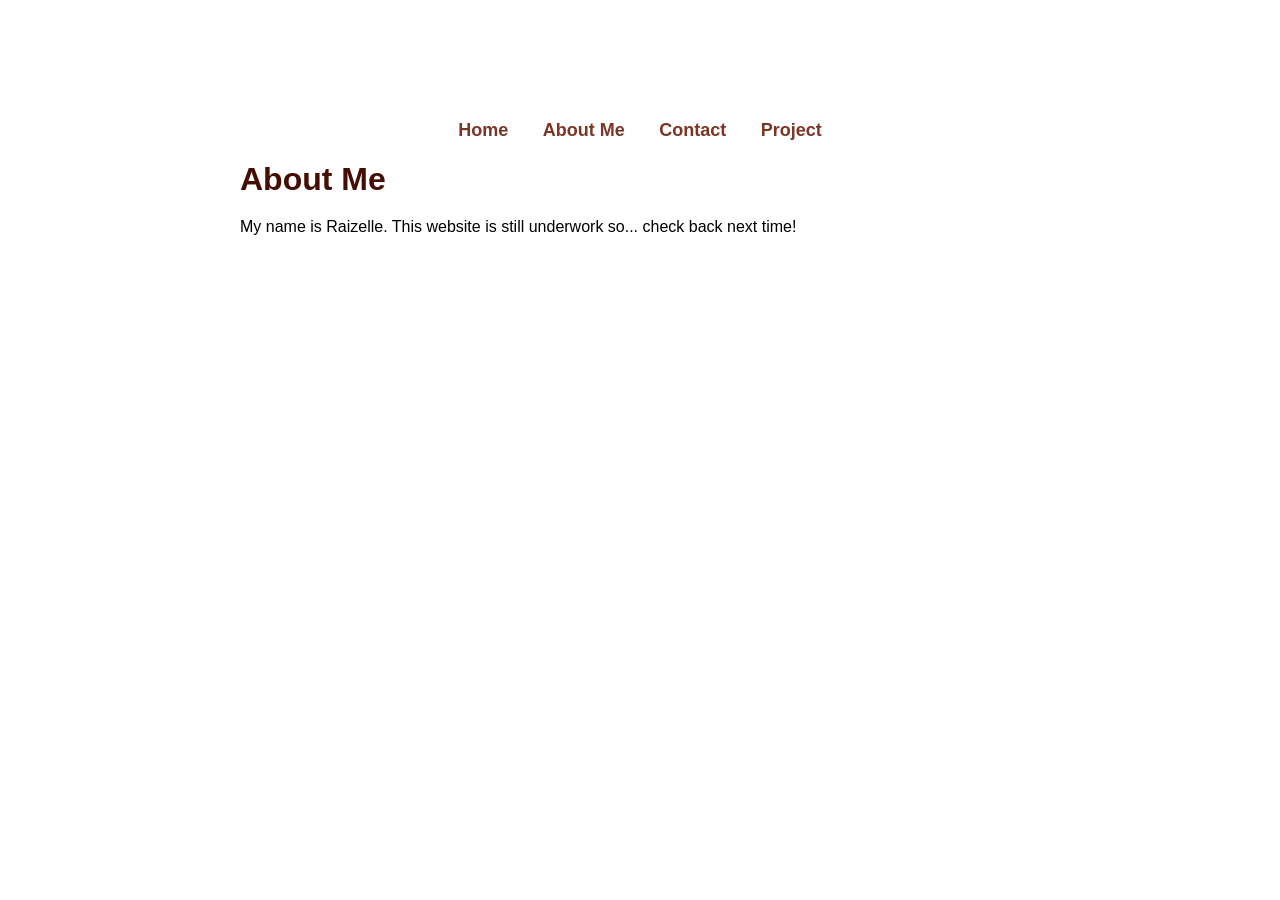
==== about.html @ 07c172cf "Remove nested folder layer" ====
<!DOCTYPE html>
<html lang="en">
  <head>
    <meta charset="UTF-8" />
    <meta name="viewport" content="width=device-width, initial-scale=1.0" />
    <title>About Me</title>
  </head>

  <body>
    <link rel="stylesheet" href="styles/styles.css" />
    <script src="js/index.js"></script>

    <nav>
      <p>
        <a href="index.html">Home</a>
        <a href="about.html">About Me</a>
        <a href="contact.html">Contact</a>
        <a href="projects.html">Project</a>
      </p>
    </nav>
    <h1>About Me</h1>
    <p>
      My name is Raizelle. This website is still underwork so... check back next time!
    </p>
  </body>
</html>
---- styles/styles.css ----
* {
    margin: 0;
    padding: 0;
    box-sizing: border-box;
}

body {
    padding-top: 100px;
    max-width: 800px;
    margin: auto;
    font-family:'Lucida Sans', 'Lucida Sans Regular', 'Lucida Grande', 'Lucida Sans Unicode', Geneva, Verdana, sans-serif;
}

h1 {
    padding-top: 20px;
    color:rgb(68, 14, 4);
}

p {
    padding-top: 20px;
}

nav p {
    text-align: center;
}

nav p a {
    font-size: large;
    font-weight: bold;
    color: rgb(123, 54, 40);
    text-decoration: none;
    font-family: 'Segoe UI', Tahoma, Geneva, Verdana, sans-serif;
    white-space:var(30%);
    padding: 15px;
}

nav p a:hover{
    background: #8a5858;
    color: rgb(181, 157, 157);
}

ul {
    padding-top: 15px;
    padding-left: 20px;
    color: #431919;
    line-height: 150%;
}

ul a {
    text-decoration: none;
    color: #431919;
}

ul a:hover {
    background: #ac9b9b;
    color: rgb(70, 40, 34);
}

img {
    display: block;
    margin-left: auto;
    margin-right: auto;
    width: 50%;
}

@media screen and (max-width: 600px) {
}
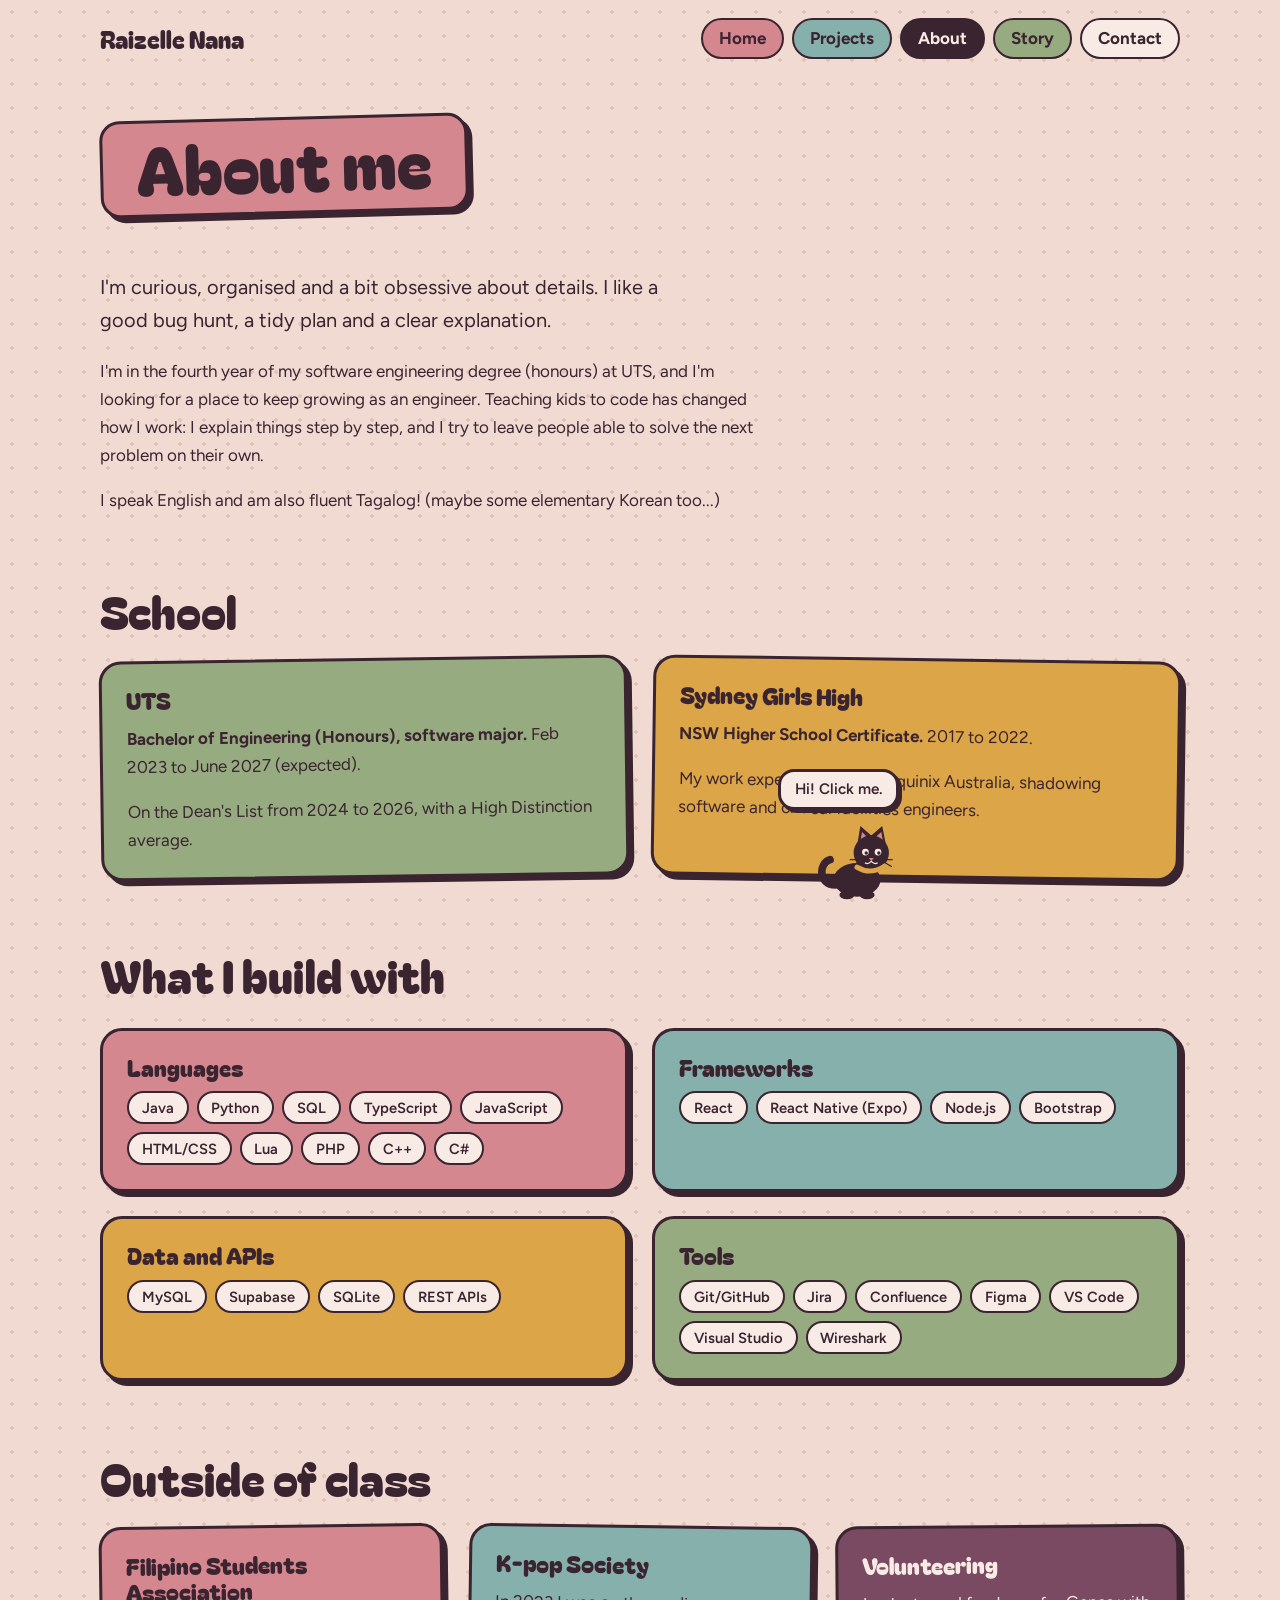
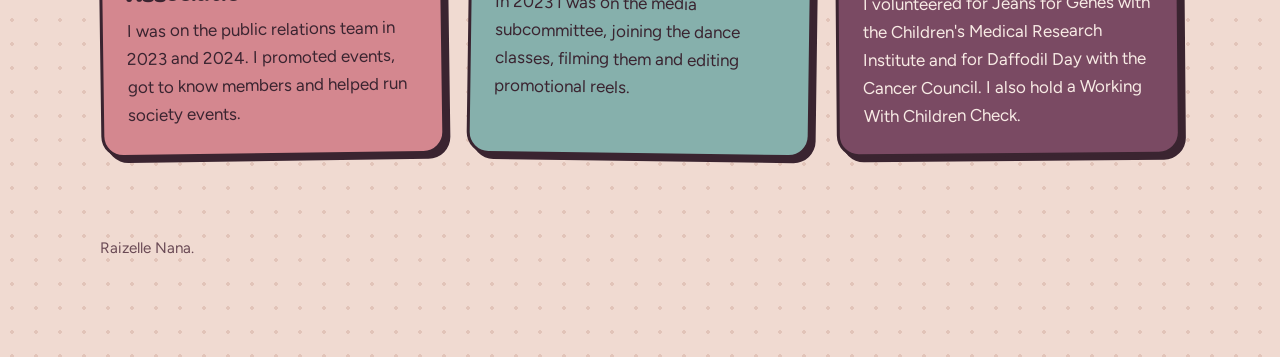
==== commit 0ecfd042: "update portfolio" ====
--- a/about.html
+++ b/about.html
@@ -1,26 +1,114 @@
-<!DOCTYPE html>
+<!doctype html>
 <html lang="en">
-  <head>
-    <meta charset="UTF-8" />
-    <meta name="viewport" content="width=device-width, initial-scale=1.0" />
-    <title>About Me</title>
-  </head>
+<head>
+  <meta charset="utf-8">
+  <meta name="viewport" content="width=device-width, initial-scale=1">
+  <title>About | Raizelle Nana</title>
+  <meta name="description" content="About Raizelle Nana: what she studies, what she builds with, and what she does outside of class.">
+  <link rel="preconnect" href="https://fonts.googleapis.com">
+  <link rel="preconnect" href="https://fonts.gstatic.com" crossorigin>
+  <link href="https://fonts.googleapis.com/css2?family=Bagel+Fat+One&family=Figtree:wght@400;600;700&display=swap" rel="stylesheet">
+  <link rel="stylesheet" href="styles/style.css">
+</head>
+<body data-page="about">
+  <header class="site-header">
+    <div class="wrap">
+      <a class="brand" href="index.html">Raizelle Nana</a>
+      <nav class="site-nav" aria-label="Main">
+        <ul>
+          <li><a href="index.html">Home</a></li>
+          <li><a href="projects.html">Projects</a></li>
+          <li><a href="about.html" aria-current="page">About</a></li>
+          <li><a href="story.html">Story</a></li>
+          <li><a href="contact.html">Contact</a></li>
+        </ul>
+      </nav>
+    </div>
+  </header>
 
-  <body>
-    <link rel="stylesheet" href="styles/styles.css" />
-    <script src="js/index.js"></script>
+  <main>
+    <div class="wrap">
+      <section aria-labelledby="about-heading">
+        <h1 class="page-title" id="about-heading">About me</h1>
+        <div class="about-intro">
+          <p class="lede">I'm curious, organised and a bit obsessive about details. I like a good bug hunt, a tidy plan and a clear explanation.</p>
+          <p>I'm in the fourth year of my software engineering degree (honours) at UTS, and I'm looking for a place to keep growing as an engineer. Teaching kids to code has changed how I work: I explain things step by step, and I try to leave people able to solve the next problem on their own.</p>
+          <p>I speak English and am also fluent Tagalog! (maybe some elementary Korean too...)</p>
+        </div>
+      </section>
 
-    <nav>
-      <p>
-        <a href="index.html">Home</a>
-        <a href="about.html">About Me</a>
-        <a href="contact.html">Contact</a>
-        <a href="projects.html">Project</a>
-      </p>
-    </nav>
-    <h1>About Me</h1>
-    <p>
-      My name is Raizelle. This website is still underwork so... check back next time!
-    </p>
-  </body>
+      <section class="section" aria-labelledby="school-heading">
+        <h2 id="school-heading">School</h2>
+        <div class="cards">
+          <div class="sticker" style="--c: var(--sage); --tilt: -0.8deg">
+            <h3>UTS</h3>
+            <p><strong>Bachelor of Engineering (Honours), software major.</strong> Feb 2023 to June 2027 (expected).</p>
+            <p>On the Dean's List from 2024 to 2026, with a High Distinction average.</p>
+          </div>
+          <div class="sticker" style="--c: var(--ochre); --tilt: 0.8deg">
+            <h3>Sydney Girls High</h3>
+            <p><strong>NSW Higher School Certificate.</strong> 2017 to 2022.</p>
+            <p>My work experience was at Equinix Australia, shadowing software and critical facilities engineers.</p>
+          </div>
+        </div>
+      </section>
+
+      <section class="section" aria-labelledby="toolkit-heading">
+        <h2 id="toolkit-heading">What I build with</h2>
+        <div class="kits">
+          <div class="sticker kit" style="--c: var(--rose)">
+            <h3>Languages</h3>
+            <ul class="chip-list">
+              <li class="chip">Java</li><li class="chip">Python</li><li class="chip">SQL</li><li class="chip">TypeScript</li><li class="chip">JavaScript</li><li class="chip">HTML/CSS</li><li class="chip">Lua</li><li class="chip">PHP</li><li class="chip">C++</li><li class="chip">C#</li>
+            </ul>
+          </div>
+          <div class="sticker kit" style="--c: var(--teal)">
+            <h3>Frameworks</h3>
+            <ul class="chip-list">
+              <li class="chip">React</li><li class="chip">React Native (Expo)</li><li class="chip">Node.js</li><li class="chip">Bootstrap</li>
+            </ul>
+          </div>
+          <div class="sticker kit" style="--c: var(--ochre)">
+            <h3>Data and APIs</h3>
+            <ul class="chip-list">
+              <li class="chip">MySQL</li><li class="chip">Supabase</li><li class="chip">SQLite</li><li class="chip">REST APIs</li>
+            </ul>
+          </div>
+          <div class="sticker kit" style="--c: var(--sage)">
+            <h3>Tools</h3>
+            <ul class="chip-list">
+              <li class="chip">Git/GitHub</li><li class="chip">Jira</li><li class="chip">Confluence</li><li class="chip">Figma</li><li class="chip">VS Code</li><li class="chip">Visual Studio</li><li class="chip">Wireshark</li>
+            </ul>
+          </div>
+        </div>
+      </section>
+
+      <section class="section" aria-labelledby="outside-heading">
+        <h2 id="outside-heading">Outside of class</h2>
+        <div class="cards">
+          <div class="sticker" style="--c: var(--rose); --tilt: -0.8deg">
+            <h3>Filipino Students Association</h3>
+            <p>I was on the public relations team in 2023 and 2024. I promoted events, got to know members and helped run society events.</p>
+          </div>
+          <div class="sticker" style="--c: var(--teal); --tilt: 0.8deg">
+            <h3>K-pop Society</h3>
+            <p>In 2023 I was on the media subcommittee, joining the dance classes, filming them and editing promotional reels.</p>
+          </div>
+          <div class="sticker" style="--c: var(--plum); --tc: var(--blush); --tilt: -0.5deg">
+            <h3>Volunteering</h3>
+            <p>I volunteered for Jeans for Genes with the Children's Medical Research Institute and for Daffodil Day with the Cancer Council. I also hold a Working With Children Check.</p>
+          </div>
+        </div>
+      </section>
+    </div>
+  </main>
+
+  <footer class="site-footer">
+    <div class="wrap">
+      <p>Raizelle Nana.</p>
+    </div>
+  </footer>
+
+  <script src="js/script.js"></script>
+</body>
 </html>
--- a/styles/style.css
+++ b/styles/style.css
@@ -0,0 +1,655 @@
+/* Raizelle Nana portfolio: sticker-style, muted earthy colour on pink beige */
+
+:root {
+  --bg: #f0dad1;       /* pink beige */
+  --blush: #f8ebe5;    /* light panel */
+  --ink: #3a2430;      /* deep plum brown */
+  --soft: #6a4a55;     /* secondary text */
+  --rose: #d4878f;
+  --ochre: #dba548;
+  --sage: #97ab80;
+  --teal: #86b0ac;
+  --plum: #7a4a63;
+  --rust: #a4502f;
+  --display: "Bagel Fat One", "Arial Rounded MT Bold", system-ui, sans-serif;
+  --sans: "Figtree", system-ui, -apple-system, "Segoe UI", sans-serif;
+  --pop: 5px 5px 0 var(--ink);
+  --page: var(--rose);
+  --page-ink: var(--ink);
+}
+
+body[data-page="projects"] { --page: var(--teal); }
+body[data-page="about"]    { --page: var(--rose); }
+body[data-page="story"]    { --page: var(--ochre); }
+body[data-page="contact"]  { --page: var(--plum); --page-ink: var(--blush); }
+
+*,
+*::before,
+*::after { box-sizing: border-box; }
+
+html { scroll-behavior: smooth; }
+
+body {
+  margin: 0;
+  padding-bottom: 6rem;
+  background-color: var(--bg);
+  background-image: radial-gradient(#e2c4b9 1.6px, transparent 1.7px);
+  background-size: 24px 24px;
+  color: var(--ink);
+  font-family: var(--sans);
+  font-size: 1.0625rem;
+  line-height: 1.65;
+  -webkit-font-smoothing: antialiased;
+}
+
+h1, h2, h3 {
+  font-family: var(--display);
+  font-weight: 400;
+  line-height: 1.1;
+  margin: 0 0 0.5em;
+}
+
+h1 { font-size: clamp(2.4rem, 7vw, 4.2rem); }
+h2 { font-size: clamp(1.8rem, 4.5vw, 2.8rem); }
+h3 { font-size: 1.45rem; }
+
+p { margin: 0 0 1em; max-width: 60ch; }
+
+a {
+  color: var(--ink);
+  text-decoration-color: var(--rose);
+  text-decoration-thickness: 3px;
+  text-underline-offset: 3px;
+}
+a:hover { color: var(--plum); }
+
+:focus-visible {
+  outline: 3px solid var(--plum);
+  outline-offset: 3px;
+  border-radius: 6px;
+}
+
+.visually-hidden {
+  position: absolute;
+  width: 1px;
+  height: 1px;
+  overflow: hidden;
+  clip: rect(0 0 0 0);
+  white-space: nowrap;
+}
+
+.wrap {
+  width: min(1080px, 100% - 3rem);
+  margin-inline: auto;
+}
+
+/* Header and nav */
+
+.site-header { padding: 1.1rem 0; }
+
+.site-header .wrap {
+  display: flex;
+  flex-wrap: wrap;
+  align-items: center;
+  justify-content: space-between;
+  gap: 0.75rem 1.5rem;
+}
+
+.brand {
+  font-family: var(--display);
+  font-size: 1.5rem;
+  text-decoration: none;
+}
+.brand:hover { color: var(--plum); }
+
+.site-nav ul {
+  display: flex;
+  flex-wrap: wrap;
+  gap: 0.5rem;
+  list-style: none;
+  margin: 0;
+  padding: 0;
+}
+
+.site-nav a {
+  display: block;
+  padding: 0.3rem 1rem;
+  border: 2px solid var(--ink);
+  border-radius: 999px;
+  background: var(--blush);
+  color: var(--ink);
+  font-weight: 700;
+  text-decoration: none;
+  transition: transform 0.15s;
+}
+.site-nav li:nth-child(1) a { background: var(--rose); }
+.site-nav li:nth-child(2) a { background: var(--teal); }
+.site-nav li:nth-child(3) a { background: var(--ochre); }
+.site-nav li:nth-child(4) a { background: var(--sage); }
+.site-nav li:nth-child(5) a { background: var(--blush); }
+.site-nav a:hover { transform: rotate(-3deg) translateY(-2px); color: var(--ink); }
+.site-nav a[aria-current="page"],
+.site-nav li a[aria-current="page"] { background: var(--ink); color: var(--blush); }
+
+/* Layout */
+
+main { padding: 2.5rem 0 4rem; }
+main .wrap > section + section { margin-top: 4.5rem; }
+
+.page-title {
+  display: inline-block;
+  margin: 0 0 0.5em;
+  padding: 0.1em 0.5em 0.15em;
+  background: var(--page);
+  color: var(--page-ink);
+  border: 3px solid var(--ink);
+  border-radius: 20px;
+  box-shadow: var(--pop);
+  transform: rotate(-1.5deg);
+}
+
+.lede {
+  font-size: 1.25rem;
+  max-width: 46ch;
+}
+
+/* Shared sticker look */
+
+.sticker {
+  background: var(--c, var(--blush));
+  color: var(--tc, var(--ink));
+  border: 3px solid var(--ink);
+  border-radius: 22px;
+  box-shadow: var(--pop);
+  padding: 1.5rem;
+}
+.sticker p:last-child { margin-bottom: 0; }
+
+.cards {
+  display: grid;
+  grid-template-columns: repeat(auto-fit, minmax(270px, 1fr));
+  gap: 1.5rem;
+}
+.cards .sticker { transform: rotate(var(--tilt, 0deg)); }
+
+.button-row {
+  display: flex;
+  flex-wrap: wrap;
+  gap: 0.9rem;
+  margin-top: 1.75rem;
+}
+
+.button {
+  display: inline-block;
+  padding: 0.7rem 1.5rem;
+  border: 3px solid var(--ink);
+  border-radius: 999px;
+  background: var(--ochre);
+  color: var(--ink);
+  font-weight: 700;
+  text-decoration: none;
+  box-shadow: 4px 4px 0 var(--ink);
+  transition: transform 0.15s, box-shadow 0.15s;
+}
+.button:hover {
+  color: var(--ink);
+  transform: translate(-2px, -2px) rotate(-1deg);
+  box-shadow: 6px 6px 0 var(--ink);
+}
+.button.alt { background: var(--rose); }
+
+/* Landing: name tiles */
+
+.hero { padding: 1rem 0 0; }
+
+.name-tiles {
+  display: flex;
+  flex-direction: column;
+  gap: 0.45rem;
+  margin: 0 0 1.75rem;
+}
+
+.tile-row { display: flex; gap: 0.35rem; }
+
+.tile {
+  --s: clamp(2.1rem, 8.6vw, 5.5rem);
+  width: var(--s);
+  height: var(--s);
+  display: grid;
+  place-items: center;
+  background: var(--c);
+  color: var(--tc, var(--ink));
+  font-family: var(--display);
+  font-size: calc(var(--s) * 0.62);
+  line-height: 1;
+  border: 3px solid var(--ink);
+  border-radius: calc(var(--s) * 0.26);
+  box-shadow: 3px 3px 0 var(--ink);
+  transform: rotate(var(--r, 0deg));
+  cursor: pointer;
+  user-select: none;
+  transition: transform 0.15s;
+  animation: drop 0.75s cubic-bezier(0.3, 1.4, 0.5, 1) backwards;
+  animation-delay: calc(var(--i) * 70ms);
+}
+.tile:hover { transform: translateY(-8px) rotate(calc(var(--r, 0deg) * -1)); }
+.tile.hop { animation: hop 0.6s ease; }
+
+@keyframes drop {
+  from { transform: translateY(-70vh) rotate(40deg); opacity: 0; }
+  to   { transform: translateY(0) rotate(var(--r, 0deg)); opacity: 1; }
+}
+
+@keyframes hop {
+  0%   { transform: translateY(0) rotate(var(--r, 0deg)) scale(1, 1); }
+  20%  { transform: translateY(0) rotate(var(--r, 0deg)) scale(1.1, 0.88); }
+  55%  { transform: translateY(-1.8rem) rotate(calc(var(--r, 0deg) + 12deg)) scale(0.95, 1.08); }
+  100% { transform: translateY(0) rotate(var(--r, 0deg)) scale(1, 1); }
+}
+
+/* Skills marquee */
+
+.marquee {
+  margin-top: 2.75rem;
+  overflow: hidden;
+  background: var(--ochre);
+  border: 3px solid var(--ink);
+  border-radius: 999px;
+  padding: 0.6rem 0;
+}
+
+.marquee-track {
+  display: flex;
+  width: max-content;
+  animation: scroll 36s linear infinite;
+}
+.marquee:hover .marquee-track { animation-play-state: paused; }
+
+.marquee-group {
+  display: flex;
+  gap: 1.6rem;
+  padding-right: 1.6rem;
+  margin: 0;
+  list-style: none;
+  font-weight: 700;
+  white-space: nowrap;
+}
+.marquee-group li::after {
+  content: "";
+  display: inline-block;
+  width: 0.55rem;
+  height: 0.55rem;
+  margin-left: 1.6rem;
+  border-radius: 50%;
+  background: var(--ink);
+  vertical-align: middle;
+}
+
+@keyframes scroll { to { transform: translateX(-50%); } }
+
+/* Landing: doors to other pages */
+
+.doors {
+  display: grid;
+  grid-template-columns: repeat(auto-fit, minmax(250px, 1fr));
+  gap: 1.5rem;
+}
+
+.door {
+  display: block;
+  background: var(--c);
+  color: var(--ink);
+  border: 3px solid var(--ink);
+  border-radius: 22px;
+  box-shadow: var(--pop);
+  padding: 1.5rem;
+  text-decoration: none;
+  transform: rotate(var(--tilt, 0deg));
+  transition: transform 0.2s, box-shadow 0.2s;
+}
+.door:hover {
+  color: var(--ink);
+  transform: rotate(0deg) translate(-2px, -5px);
+  box-shadow: 8px 9px 0 var(--ink);
+}
+.door p { margin-bottom: 0.8em; }
+.door .go {
+  font-weight: 700;
+  text-decoration: underline;
+  text-decoration-thickness: 3px;
+  text-underline-offset: 3px;
+  text-decoration-color: var(--ink);
+}
+
+/* Projects gallery */
+
+.gallery-controls {
+  display: flex;
+  align-items: center;
+  justify-content: space-between;
+  flex-wrap: wrap;
+  gap: 1rem;
+  margin: 2rem 0 0.75rem;
+}
+
+.gallery-dots { display: flex; gap: 0.5rem; }
+
+.dot {
+  width: 1.1rem;
+  height: 1.1rem;
+  padding: 0;
+  border: 2px solid var(--ink);
+  border-radius: 50%;
+  background: var(--blush);
+  cursor: pointer;
+}
+.dot[aria-current="true"] { background: var(--ink); }
+
+.gallery-buttons { display: flex; gap: 0.6rem; }
+
+.gallery-buttons button {
+  width: 3rem;
+  height: 3rem;
+  border: 3px solid var(--ink);
+  border-radius: 50%;
+  background: var(--ochre);
+  color: var(--ink);
+  font-size: 1.25rem;
+  font-weight: 700;
+  cursor: pointer;
+  box-shadow: 3px 3px 0 var(--ink);
+  transition: transform 0.15s;
+}
+.gallery-buttons button:hover { transform: translate(-1px, -2px); }
+.gallery-buttons button:disabled {
+  opacity: 0.4;
+  cursor: default;
+  transform: none;
+}
+
+.gallery {
+  display: flex;
+  gap: 1.75rem;
+  overflow-x: auto;
+  scroll-snap-type: x mandatory;
+  padding: 0.5rem 0.5rem 1.75rem;
+  margin-inline: -0.5rem;
+  scrollbar-color: var(--ink) transparent;
+}
+
+.project-card {
+  flex: 0 0 min(400px, 84%);
+  scroll-snap-align: start;
+  display: flex;
+  flex-direction: column;
+  background: var(--blush);
+  color: var(--ink);
+  border: 3px solid var(--ink);
+  border-radius: 24px;
+  box-shadow: 6px 6px 0 var(--ink);
+  overflow: hidden;
+  text-decoration: none;
+  transition: transform 0.2s, box-shadow 0.2s;
+}
+.project-card:hover {
+  color: var(--ink);
+  transform: translate(-2px, -5px);
+  box-shadow: 9px 10px 0 var(--ink);
+}
+
+.project-card .art {
+  background: var(--c);
+  border-bottom: 3px solid var(--ink);
+  padding: 1.25rem 1.5rem;
+}
+.project-card .art svg { display: block; width: 100%; height: 150px; }
+
+.project-card .body {
+  display: flex;
+  flex-direction: column;
+  flex: 1;
+  padding: 1.4rem 1.5rem 1.5rem;
+}
+.project-card .meta { font-size: 0.95rem; color: var(--soft); margin: 0 0 0.5rem; }
+.project-card h3 { font-size: 1.8rem; margin-bottom: 0.3em; }
+.project-card p { max-width: none; }
+
+.tags {
+  display: flex;
+  flex-wrap: wrap;
+  gap: 0.4rem;
+  margin: auto 0 0;
+  padding: 0;
+  list-style: none;
+}
+
+.chip,
+.tags li {
+  padding: 0.15rem 0.8rem;
+  background: var(--bg);
+  border: 2px solid var(--ink);
+  border-radius: 999px;
+  font-size: 0.92rem;
+  font-weight: 600;
+}
+
+.project-card .go {
+  margin-top: 1.1rem;
+  font-weight: 700;
+  text-decoration: underline;
+  text-decoration-thickness: 3px;
+  text-underline-offset: 3px;
+  text-decoration-color: var(--rose);
+}
+
+/* SVG illustration palette */
+
+.art svg {
+  stroke: var(--ink);
+  stroke-width: 3;
+  stroke-linejoin: round;
+  stroke-linecap: round;
+  fill: none;
+}
+.art .fb { fill: var(--blush); }
+.art .fr { fill: var(--rose); }
+.art .fo { fill: var(--ochre); }
+.art .fs { fill: var(--sage); }
+.art .ft { fill: var(--teal); }
+.art .fp { fill: var(--plum); }
+.art .fi { fill: var(--ink); }
+
+/* About */
+
+.about-intro { margin-top: 1.5rem; }
+
+.kits {
+  display: grid;
+  grid-template-columns: repeat(auto-fit, minmax(min(100%, 420px), 1fr));
+  gap: 1.5rem;
+  margin-top: 1.75rem;
+}
+.kit h3 { margin-bottom: 0.7rem; }
+.chip-list {
+  display: flex;
+  flex-wrap: wrap;
+  gap: 0.5rem;
+  margin: 0;
+  padding: 0;
+  list-style: none;
+}
+.kit .chip { background: var(--blush); }
+
+/* Story path */
+
+.path {
+  position: relative;
+  margin-top: 2.5rem;
+  padding-left: 2.5rem;
+}
+.path::before {
+  content: "";
+  position: absolute;
+  top: 0;
+  bottom: 0;
+  left: calc(0.7rem - 2px);
+  border-left: 4px dashed var(--ink);
+}
+
+.stop {
+  position: relative;
+  max-width: 42rem;
+  margin: 0 0 2rem;
+  transform: rotate(-0.6deg);
+}
+.stop:nth-child(even) { margin-left: 3rem; transform: rotate(0.6deg); }
+
+.stop::before {
+  content: "";
+  position: absolute;
+  top: 1.7rem;
+  left: -2.5rem;
+  width: 1.4rem;
+  height: 1.4rem;
+  background: var(--c);
+  border: 3px solid var(--ink);
+  border-radius: 50%;
+}
+.stop:nth-child(even)::before { left: calc(-2.5rem - 3rem); }
+
+.stop h3 { margin-bottom: 0.15em; }
+.stop .where { font-weight: 600; margin-bottom: 0.8em; }
+
+.when {
+  display: inline-block;
+  margin: 0 0 0.8rem;
+  padding: 0.1rem 0.8rem;
+  background: var(--blush);
+  border: 2px solid var(--ink);
+  border-radius: 999px;
+  font-size: 0.92rem;
+  font-weight: 700;
+}
+
+/* Contact */
+
+.contact-list {
+  display: grid;
+  gap: 1.5rem;
+  margin: 2rem 0 0;
+  padding: 0;
+  list-style: none;
+  max-width: 44rem;
+}
+.contact-list a {
+  display: flex;
+  flex-wrap: wrap;
+  align-items: baseline;
+  justify-content: space-between;
+  gap: 0.25rem 1.5rem;
+  padding: 1.5rem 1.75rem;
+  background: var(--c);
+  color: var(--tc, var(--ink));
+  border: 3px solid var(--ink);
+  border-radius: 22px;
+  box-shadow: var(--pop);
+  text-decoration: none;
+  transition: transform 0.2s, box-shadow 0.2s;
+}
+.contact-list li:nth-child(odd) a { transform: rotate(-0.8deg); }
+.contact-list li:nth-child(even) a { transform: rotate(0.8deg); }
+.contact-list a:hover {
+  color: var(--tc, var(--ink));
+  transform: rotate(0deg) translate(-2px, -4px);
+  box-shadow: 8px 9px 0 var(--ink);
+}
+.contact-list .label { font-family: var(--display); font-size: 1.9rem; }
+.contact-list .value { font-weight: 600; overflow-wrap: anywhere; }
+
+/* Footer */
+
+.site-footer {
+  padding: 1rem 0 0;
+  color: var(--soft);
+  font-size: 0.95rem;
+}
+.site-footer p { margin: 0; }
+
+/* The cat */
+
+.cat {
+  position: fixed;
+  left: 12px;
+  bottom: 0;
+  z-index: 40;
+  width: 84px;
+}
+
+.cat-btn {
+  display: block;
+  width: 100%;
+  padding: 0;
+  border: 0;
+  background: none;
+  cursor: pointer;
+}
+.cat-btn svg { display: block; width: 100%; height: auto; overflow: visible; }
+.cat.faces-left .cat-btn svg { transform: scaleX(-1); }
+
+.cat .tail { transform-origin: 24px 82px; animation: wag 2.6s ease-in-out infinite; }
+.cat .eyes { transform-origin: 67px 43px; animation: blink 6s infinite; }
+
+@keyframes wag {
+  0%, 100% { transform: rotate(-6deg); }
+  50%      { transform: rotate(10deg); }
+}
+@keyframes blink {
+  0%, 94%, 100% { transform: scaleY(1); }
+  97%           { transform: scaleY(0.1); }
+}
+
+.bubble {
+  position: absolute;
+  bottom: 100%;
+  left: 0;
+  width: max-content;
+  max-width: min(230px, 70vw);
+  margin-bottom: 0.4rem;
+  padding: 0.45rem 0.85rem;
+  background: var(--blush);
+  border: 3px solid var(--ink);
+  border-radius: 16px;
+  box-shadow: 3px 3px 0 var(--ink);
+  font-size: 0.95rem;
+  font-weight: 600;
+  line-height: 1.35;
+  opacity: 0;
+  transform: translateY(6px) scale(0.96);
+  transition: opacity 0.2s, transform 0.2s;
+  pointer-events: none;
+}
+.bubble.show { opacity: 1; transform: none; }
+.cat.bubble-right .bubble { left: auto; right: 0; }
+
+/* Small screens */
+
+@media (max-width: 640px) {
+  main { padding: 1.5rem 0 3rem; }
+  .cat { width: 68px; }
+  .path { padding-left: 2rem; }
+  .stop:nth-child(even) { margin-left: 0; }
+  .stop::before,
+  .stop:nth-child(even)::before { left: -2rem; }
+  .contact-list .label { font-size: 1.6rem; }
+}
+
+@media (prefers-reduced-motion: reduce) {
+  html { scroll-behavior: auto; }
+  *, *::before, *::after {
+    animation: none !important;
+    transition: none !important;
+  }
+  .marquee { overflow-x: auto; }
+  .marquee-track { width: auto; }
+  .marquee-group[aria-hidden="true"] { display: none; }
+}
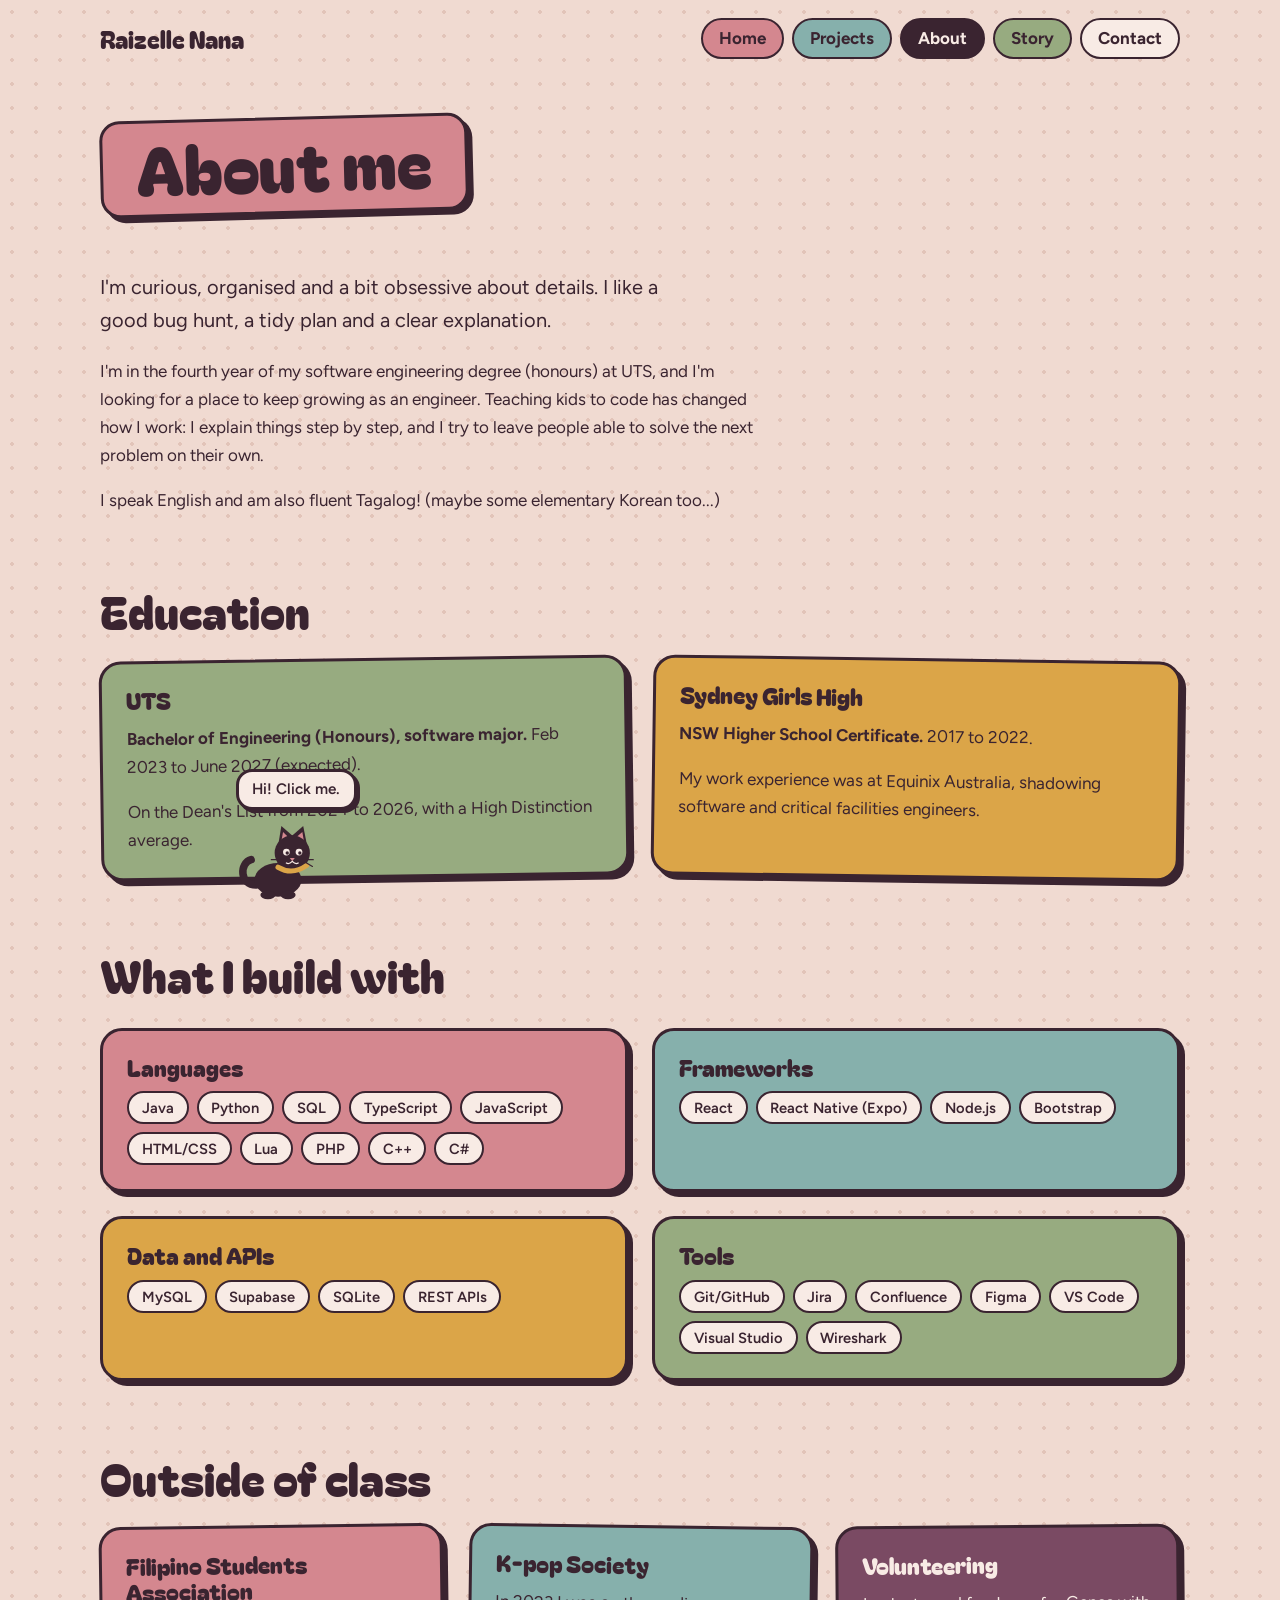
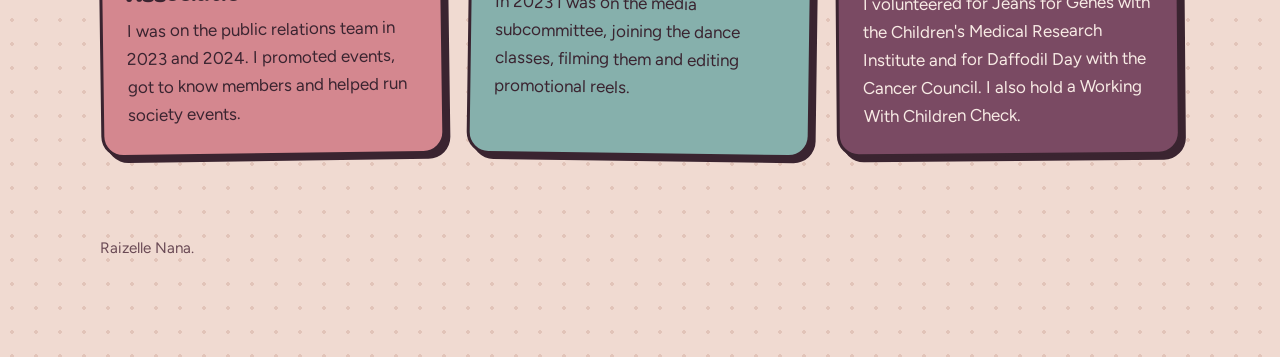
==== commit 723b488d: "add achievement circles" ====
--- a/about.html
+++ b/about.html
@@ -38,7 +38,7 @@
       </section>
 
       <section class="section" aria-labelledby="school-heading">
-        <h2 id="school-heading">School</h2>
+        <h2 id="school-heading">Education</h2>
         <div class="cards">
           <div class="sticker" style="--c: var(--sage); --tilt: -0.8deg">
             <h3>UTS</h3>
--- a/styles/style.css
+++ b/styles/style.css
@@ -209,6 +209,81 @@
   margin: 0 0 1.75rem;
 }
 
+.hero-intro {
+  display: flex;
+  align-items: center;
+  justify-content: space-between;
+  gap: 2rem;
+}
+
+.hero-copy {
+  flex: 1;
+  min-width: 0;
+}
+
+.achievement-circles {
+  display: flex;
+  align-items: center;
+  gap: 1rem;
+  flex-shrink: 0;
+}
+
+.achievement-circle {
+  width: 140px;
+  height: 140px;
+  border-radius: 50%;
+  display: flex;
+  flex-direction: column;
+  align-items: center;
+  justify-content: center;
+  text-align: center;
+  line-height: 1.35;
+  font-size: 1.1rem;
+  font-weight: 700;
+  border: 2px solid var(--ink);
+  box-shadow: 4px 5px 0 var(--ink);
+  transform: rotate(-5deg);
+}
+
+.achievement-circle.dean {
+  background: var(--rose);
+}
+
+.achievement-circle.gpa {
+  width: 125px;
+  height: 125px;
+  background: var(--sage);
+  transform: rotate(5deg);
+  font-weight: 700;
+}
+
+.achievement-title {
+  font-family: "Bagel Fat One", cursive;
+  font-size: 1.2rem;
+}
+
+.gpa-number {
+  font-family: "Bagel Fat One", cursive;
+  font-size: 2.2rem;
+  font-weight: 700;
+}
+
+.achievement-circle.dean span:not(.achievement-title),
+.achievement-circle.gpa span:not(.gpa-number) {
+  font-weight: 700;
+}
+
+@media (max-width: 700px) {
+  .hero-intro {
+    flex-direction: column;
+    align-items: flex-start;
+  }
+
+  .achievement-circles {
+    align-self: center;
+  }
+}
+
 .tile-row { display: flex; gap: 0.35rem; }
 
 .tile {
